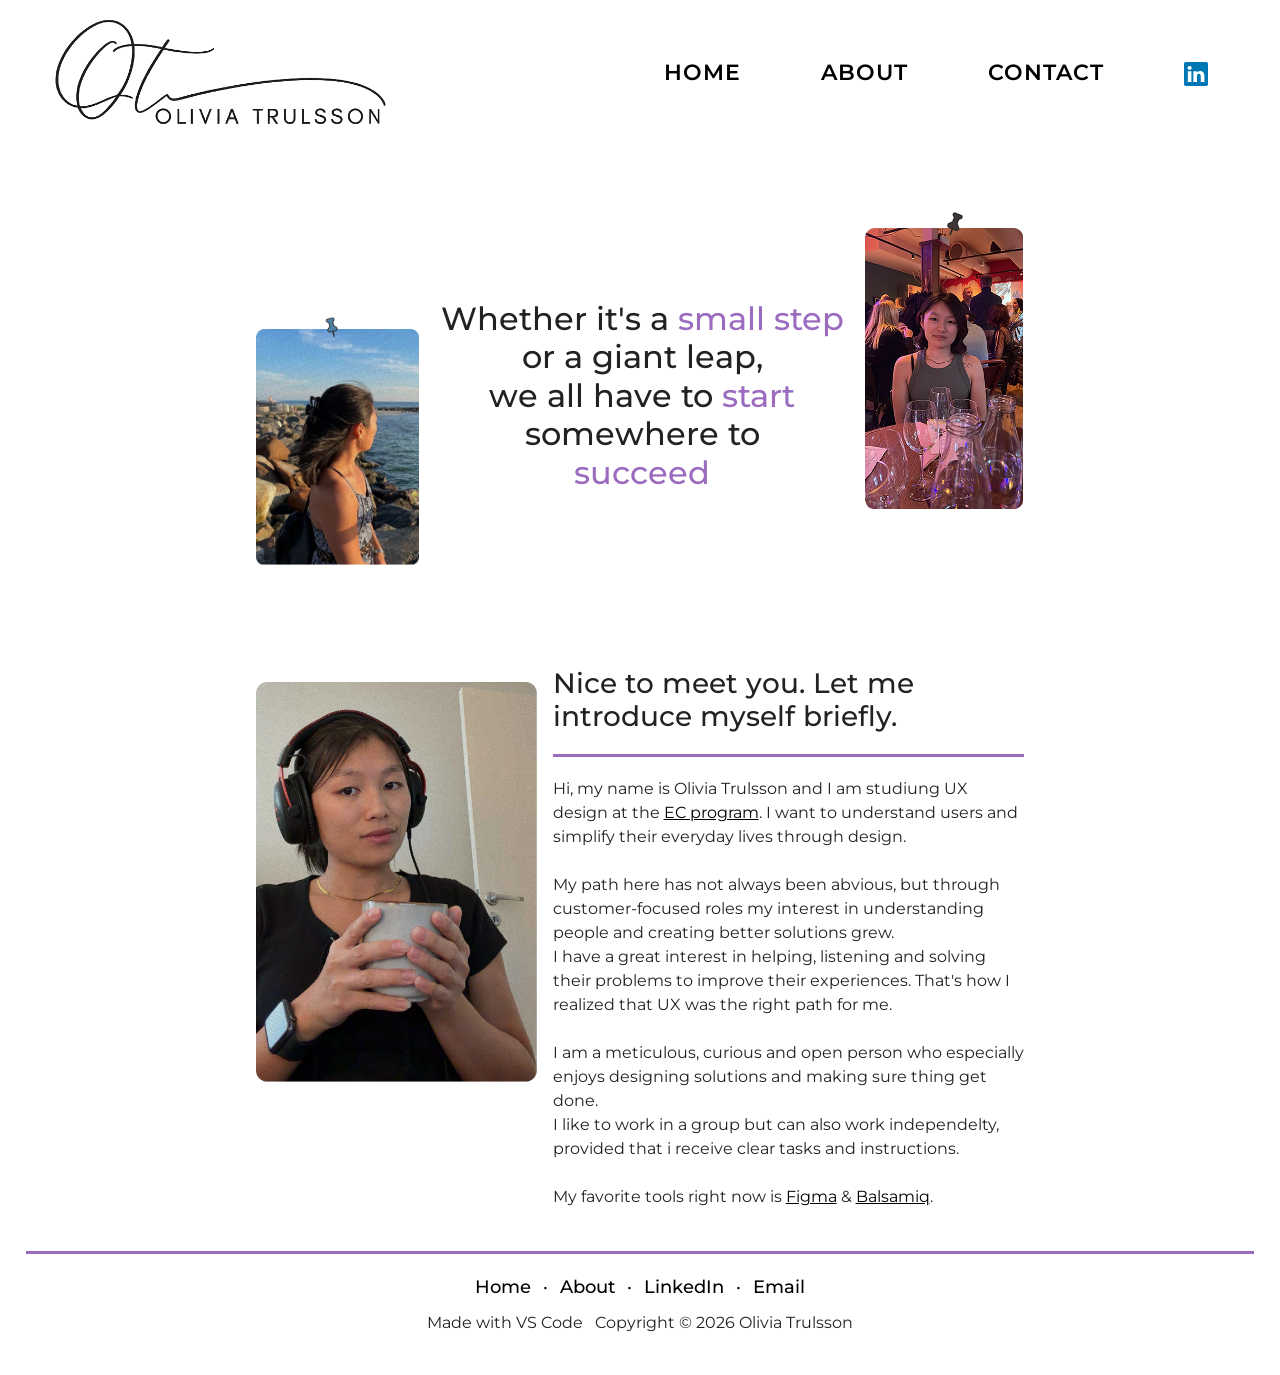
==== about/about.html @ 69d203ea "overall fix 03-10" ====
<!doctype html>
<html lang="en">
	<head>
		<meta charset="UTF-8" />
		<meta name="viewport" content="width=device-width, initial-scale=1.0" />
		<title>About</title>

		<link
			href="https://fonts.googleapis.com/css2?family=Montserrat:wght@400;500;700&display=swap"
			rel="stylesheet"
		/>

		<!-- bootstrap -->
		<link
			rel="stylesheet"
			href="https://maxcdn.bootstrapcdn.com/bootstrap/4.0.0/css/bootstrap.min.css"
			integrity="sha384-Gn5384xqQ1aoWXA+058RXPxPg6fy4IWvTNh0E263XmFcJlSAwiGgFAW/dAiS6JXm"
			crossorigin="anonymous"
		/>
		<link
			href="https://cdn.jsdelivr.net/npm/bootstrap@5.3.2/dist/css/bootstrap.min.css"
			rel="stylesheet"
		/>
		<link
			href="https://cdn.jsdelivr.net/npm/bootstrap-icons@1.11.1/font/bootstrap-icons.css"
			rel="stylesheet"
		/>

		<link rel="stylesheet" href="../style.css" />
		<link rel="stylesheet" href="../css/panels.css" />
		<link rel="stylesheet" href="../css/navbar.css" />
		<link rel="stylesheet" href="../css/footer.css" />
		<link rel="stylesheet" href="about.css" />
	</head>
	<body>
		<main>
			<section>
				<nav class="navbar navbar-expand-lg">
					<!-- Logo (always visible, not part of toggle) -->
					<a class="navbar-brand ml-5" href="../../index.html">
						<img
							src="../images/name2.png"
							alt="Logo"
							style="height: 120px; width: auto"
						/>
					</a>

					<!-- Toggler -->
					<button
						class="navbar-toggler border-0 ml-auto"
						type="button"
						data-toggle="collapse"
						data-target="#navbarSupportedContent"
						aria-controls="navbarSupportedContent"
						aria-expanded="false"
						aria-label="Toggle navigation"
					>
						<span></span>
						<span></span>
						<span></span>
					</button>

					<!-- Collapsible content -->
					<div
						class="collapse navbar-collapse"
						id="navbarSupportedContent"
						style="margin-right: 5%"
					>
						<ul class="navbar-nav ml-auto">
							<li class="nav-item active">
								<a class="nav-link" href="../index.html">
									Home <span class="sr-only">(current)</span>
								</a>
							</li>
							<li class="nav-item">
								<a class="nav-link" href="#">About</a>
							</li>
							<li class="nav-item">
								<a class="nav-link" href="../contact/contact.html">Contact</a>
							</li>
							<li class="nav-item">
								<a href="https://www.linkedin.com/in/olivia-trulsson-833b951a5/" class="nav-link linkedin-icon">
									<svg
										width="20"
										height="20"
										fill="currentColor"
										viewBox="0 0 16 16"
									>
										<path
											d="M0 1.146C0 .513.526 0 1.175 0h13.65C15.474 0 16 .513 16 1.146v13.708c0 .633-.526 1.146-1.175 1.146H1.175C.526 16 0 15.487 0 14.854V1.146zm4.943 12.248V6.169H2.542v7.225h2.401zm-1.2-8.212c.837 0 1.358-.554 1.358-1.248-.015-.709-.52-1.248-1.342-1.248-.822 0-1.359.54-1.359 1.248 0 .694.521 1.248 1.327 1.248h.016zm4.908 8.212V9.359c0-.216.016-.432.08-.586.173-.431.568-.878 1.232-.878.869 0 1.216.662 1.216 1.634v3.865h2.401V9.25c0-2.22-1.184-3.252-2.764-3.252-1.274 0-1.845.7-2.165 1.193v.025h-.016a5.54 5.54 0 0 1 .016-.025V6.169h-2.4c.03.678 0 7.225 0 7.225h2.4z"
										/>
									</svg>
								</a>
							</li>
						</ul>
					</div>
				</nav>
				<div id="about">
					<div id="aboutTop">
						<div id="aboutTopLeft">
							<div class="dummyDiv"></div>
							<div class="imgBox"><img src="../images/foto 2.png" alt="photo profile 2"/></div>
						</div>
						<div>
							<h2>
								Whether it's a <span>small step</span> or a giant leap,<br />
								we all have to <span>start</span> somewhere to<br />
								<span>succeed</span>
							</h2>
						</div>
						<div id="aboutTopRight">
							<div class="imgBox"><img src="../images/foto 1.png" alt="photo profile 1"/></div>
							<div class="dummyDiv"></div>
						</div>
					</div>
					<div id="aboutBot">
						<div id="imgBot"><img src="../images/photo 3.png" alt="photo profile 3"/></div>
						<div>
							<h3>Nice to meet you. Let me introduce myself briefly.</h3>
							<p>
								Hi, my name is Olivia Trulsson and I am studiung UX design at
								the <a href="https://ecutbildning.se/utbildningar/ux-designer/">EC program</a>. I want to understand users and simplify their
								everyday lives through design.<br /><br />
								My path here has not always been abvious, but through
								customer-focused roles my interest in understanding people and
								creating better solutions grew.<br />I have a great interest in
								helping, listening and solving their problems to improve their
								experiences. That's how I realized that UX was the right path
								for me.<br /><br />
								I am a meticulous, curious and open person who especially enjoys
								designing solutions and making sure thing get done.<br />I like
								to work in a group but can also work independelty, provided that
								i receive clear tasks and instructions.<br /><br />
								My favorite tools right now is <a href="https://www.figma.com/">Figma</a> & <a href="https://balsamiq.com/">Balsamiq</a>.
							</p>
						</div>
					</div>
				</div>
			</section>
		</main>
		<footer>
			<div class="footer-container"></div>
			<div class="footer-links">
				<a href="../../index.html">Home</a>
				<a href="../../about/about.html">About</a>
				<a href="https://www.linkedin.com/in/olivia-trulsson-833b951a5/" target="_blank">LinkedIn</a>
				<a href="mailto:oliviatrulsson@gmail.com">Email</a>
			</div>
			<div class="footer-madewith">
				<span>Made with VS Code </span>
				<span>Copyright © 2026 Olivia Trulsson</span>
			</div>
		</footer>

		<!-- bootstrap -->
		<script
			src="https://code.jquery.com/jquery-3.2.1.slim.min.js"
			integrity="sha384-KJ3o2DKtIkvYIK3UENzmM7KCkRr/rE9/Qpg6aAZGJwFDMVNA/GpGFF93hXpG5KkN"
			crossorigin="anonymous"
		></script>
		<script
			src="https://cdnjs.cloudflare.com/ajax/libs/popper.js/1.12.9/umd/popper.min.js"
			integrity="sha384-ApNbgh9B+Y1QKtv3Rn7W3mgPxhU9K/ScQsAP7hUibX39j7fakFPskvXusvfa0b4Q"
			crossorigin="anonymous"
		></script>
		<script
			src="https://maxcdn.bootstrapcdn.com/bootstrap/4.0.0/js/bootstrap.min.js"
			integrity="sha384-JZR6Spejh4U02d8jOt6vLEHfe/JQGiRRSQQxSfFWpi1MquVdAyjUar5+76PVCmYl"
			crossorigin="anonymous"
		></script>
	</body>
</html>
---- style.css ----
:root {
    --primary-purple: #9b6bc0;
    --text-dark: #222222;
    --text-light: #222222;
    --bg-white: #ffffff;
}

/* Essential for "No Scroll" behavior */
html,

body, main {
    font-family: 'Montserrat', sans-serif;
    /* display: flex;
    flex-direction: column; */
    color: var(--text-dark);
    background-color: var(--bg-white);
    overflow-x: hidden;
    margin: 0;
    padding: 0;
    overflow: hidden;
    overflow-y: auto;
    scroll-behavior: smooth;
    box-sizing: border-box;
}

/* Main header navigation */
/* Navigation */
/* nav {
    display: flex;
    justify-content: space-between;
    align-items: center;
    padding: 3vh 8%;
    flex-shrink: 0;
} */

.logo {
    display: flex;
    align-items: center;
    /* We remove the gap since there is no extra text element now */
}

.logo-img {
    height: 80px;
    /* Increased height to account for the internal padding in your image */
    width: 200px;
    /* Constraints the width so it doesn't take up too much space */
    object-fit: cover;
    /* This "zooms" into the image */
    object-position: center;
    /* Ensures the signature stays centered */
    mix-blend-mode: multiply;
    /* This removes the gray background so it blends with your white page */
    filter: contrast(1.1);
    /* Sharpens the signature text slightly */
}

.nav-links {
    display: flex;
    gap: 4rem;
    align-items: center;
}

.nav-links a {
    text-decoration: none;
    color: var(--text-dark);
    text-transform: uppercase;
    font-size: 0.8rem;
    font-weight: 600;
    letter-spacing: 1px;
}

/* Social Icon */
.linkedin-icon svg {
    fill: #0077b5;
    /* This targets the icon's shape directly */
    width: 24px;
    height: 24px;
    transition: transform 0.2s ease;
}

/* Hero Section */
/* main {
    flex: 1;
    display: flex;
    align-items: center;
    justify-content: space-between;
    padding: 0 8%;
} */

.hero-content {
    max-width: 500px;
    align-items: center;
    padding: 0 12%;
}

/* h1 {
    font-size: clamp(2rem, 5vh, 3.5rem);
    line-height: 1.1;
    margin-bottom: 1.5rem;
}

h1 span {
    color: var(--primary-purple);
} */

.hero-image-container {
    flex: 1;
    display: flex;
    flex-direction: column;
    align-items: center;
    /* Centers image and button horizontally */
    justify-content: center;
}

.hero-portrait {
    /* Adjust these values to control the size of your photo */
    max-height: 55vh;
    width: auto;
    display: block;
    margin-bottom: 20px;
}



/* End of the header */

.portfolio-text {
    text-align: center;
    padding-bottom: 4vh;
    margin-bottom: auto;
    margin-top: 3%;
    flex-shrink: 0;
    /* Remove 'cursor: pointer' so it doesn't look clickable */
    cursor: default;
}

/* Remove the hover effect if you don't want it to move when touched */
.portfolio-text:hover {
    transform: none;
}

.portfolio-text h2 {
    color: var(--primary-purple);
    font-size: 1.6rem;
    margin-bottom: 2px;
    cursor: default;
}

.portfolio-text p {
    color: var(--text-light);
    font-size: 0.9rem;
    font-size: 18px;
    font-style: normal;
    cursor: default;
}

/* cases section */

.portfolio-container {
  display: flex;
  flex-direction: column;
  gap: 20px;
  padding: 40px;
}

.project-card {
  display: flex;
  align-items: center;
  text-decoration: none;
  color: #333;
  background-color: #f4f4f9; /* Match your background colors */
  overflow: hidden;
  height: 250px; /* The "Closed" height */
  transition: all 0.5s cubic-bezier(0.25, 1, 0.5, 1); /* Smooth expansion */
  border-radius: 8px;
}

/* The Expansion Effect */
.project-card:hover {
  height: 500px; /* The "Open" height - adjust to show full image */
  box-shadow: 0 20px-40px rgba(0,0,0,0.1);
  transform: translateY(-5px);
}

.image-box {
  flex: 1;
  height: 100%;
}

.image-box img {
  width: 100%;
  height: 100%;
  object-fit: cover; /* Keeps image looking good while scaling */
}

.content-box {
  flex: 1;
  padding: 40px;
  text-align: center;
}

/* End of cases section */

/* Footer Section */
---- css/panels.css ----
.panel {
	position: relative;
	width: 100%;
	height: 100dvh;

    display: flex;
    flex-direction: column;
}

@media (max-width: 768px) {
    /* Override the fixed panel height only on mobile */
    .panel {
        height: auto; 
        min-height: 100vh; /* Optional: ensures it's at least full screen */
    }
}
---- css/navbar.css ----
.navbar {
    font-size: 1.4rem;
    text-transform: uppercase;
    font-weight: 600;
    letter-spacing: 1px;
}

.navbar-nav .nav-item {
    margin-left: 4rem;
}

/* Define the shape and color of the hamburger lines */
.navbar-toggler span {
    display: block;
    background-color: black;
    height: 3px;
    width: 25px;
    margin-top: 5px;
    margin-bottom: 5px;
    position: relative;
    left: 0;
    opacity: 1;
    transition: all 0.35s ease-out;
    transform-origin: center left;
}


/* top line needs a little padding */
.navbar-toggler span:nth-child(1) {
    margin-top: 0.3em;
}

/**
 * Animate collapse into X.
 */

/* top line rotates 45 degrees clockwise and moves up and in a bit to close the center of the X in the center of the button */
.navbar-toggler:not(.collapsed) span:nth-child(1) {
    transform: translate(15%, -33%) rotate(45deg);
}
/* center line goes transparent */
.navbar-toggler:not(.collapsed) span:nth-child(2) {
    opacity: 0;
}
/* bottom line rotates 45 degrees counter clockwise, in, and down a bit to close the center of the X in the center of the button  */
.navbar-toggler:not(.collapsed) span:nth-child(3) {
    transform: translate(15%, 33%) rotate(-45deg) ;
}


/**
 * Animate collapse open into hamburger menu
 */

/* top line moves back to initial position and rotates back to 0 degrees */
.navbar-toggler span:nth-child(1) {
    transform: translate(0%, 0%) rotate(0deg) ;
}
/* middle line goes back to regular color and opacity */
.navbar-toggler span:nth-child(2) {
    opacity: 1;
}
/* bottom line goes back to initial position and rotates back to 0 degrees */
.navbar-toggler span:nth-child(3) {
    transform: translate(0%, 0%) rotate(0deg) ;
}


.navbar-nav .nav-link {
    color: black;
}

.dropdown-toggle:after {
    border-top: 1px solid;
    border-right: .3em solid transparent;
    border-bottom: 0;
    border-left: .3em solid transparent;
}

a:hover {
    color: #493826;
    text-decoration: none;
    transition: .3s;
}
---- css/footer.css ----
footer {
	margin-left: 2%;
	margin-right: 2%;

    margin-bottom: 40px;

	margin-top: 2%;
	border-top: 3px solid var(--primary-purple);
}

.footer-container {
	display: flex;
	flex-direction: row;
	justify-content: center;
	width: 100%;
	/* align-items: stretch; */

	/* margin-top: 30px; */
	margin-left: 5%;
	margin-right: 5%;
}

.footer-right-box {
	display: flex;
	flex-direction: column;
	/* justify-content: center; */
	align-items: center;
    margin-top: 50px;

	/* display: flex;
    flex-direction: column;
    justify-content: space-between; */
}

.footer-left, .footer-dummy-right {
    flex: 1;
}

.footer-left {
    display: flex;
    justify-content: space-between;
}

.footer-avatar {
    width: 250px;
    height: 317px;
}

.footer-text {
	display: flex;
	flex-direction: column;
	justify-content: center;
	/* align-items: center; */

	text-align: center;
}

.contact-button {
    margin-top: 20px;
	width: 300px;
	height: 50px;
	color: white;
	background-color: var(--primary-purple);
	border-radius: 10px;
	font-weight: medium;
	text-decoration: none;
}

.footer-links {
	display: flex;
	justify-content: center;
	gap: 12px;

    margin-top: 20px;
}

.footer-links a {
	text-decoration: none;
    color: black;
    font-size: 18px;
    font-weight: 500;
}

/* Add dot between links */
.footer-links a:not(:last-child)::after {
	content: "·";
	margin-left: 12px;
}

.footer-madewith {
    display: flex;
	justify-content: center;
	gap: 12px;

    margin-top: 10px;
}
---- about/about.css ----
#about {
    margin-top: 5%;
    /* margin-left: 5%;
    margin-right: 5%; */
    padding-left: 20%;
    padding-right: 20%;
}

#about a {
    color: black;
}

#aboutTop {
    display: flex;
    align-items: center;
    justify-content: center;
    gap: 2%;
}

#aboutTopLeft {
    display: flex;
    flex-direction: column;
}

#aboutTopLeft img {
    height: 250px;
}

.dummyDiv {
    display: block;
    /* height: 20px; */
    min-height: 80px;
    width: 100%;
    flex: 1 0 0;
}

.imgBox {
    flex: 2 0 0;
}

h2 {
    text-align: center;
}

h2 span {
    color: var(--primary-purple);
}


#aboutBot {
    display: flex;
    gap: 2%;
    margin-top: 10%;
}

#aboutBot h3 {
    padding-bottom: 20px;
    border-bottom: 3px solid var(--primary-purple);
}

#aboutBot p {
    margin-top: 20px;
}

#imgBot {
    margin-top: 2%;
    margin-bottom: 2%;
}

#imgBot img {
    height: 400px;
}
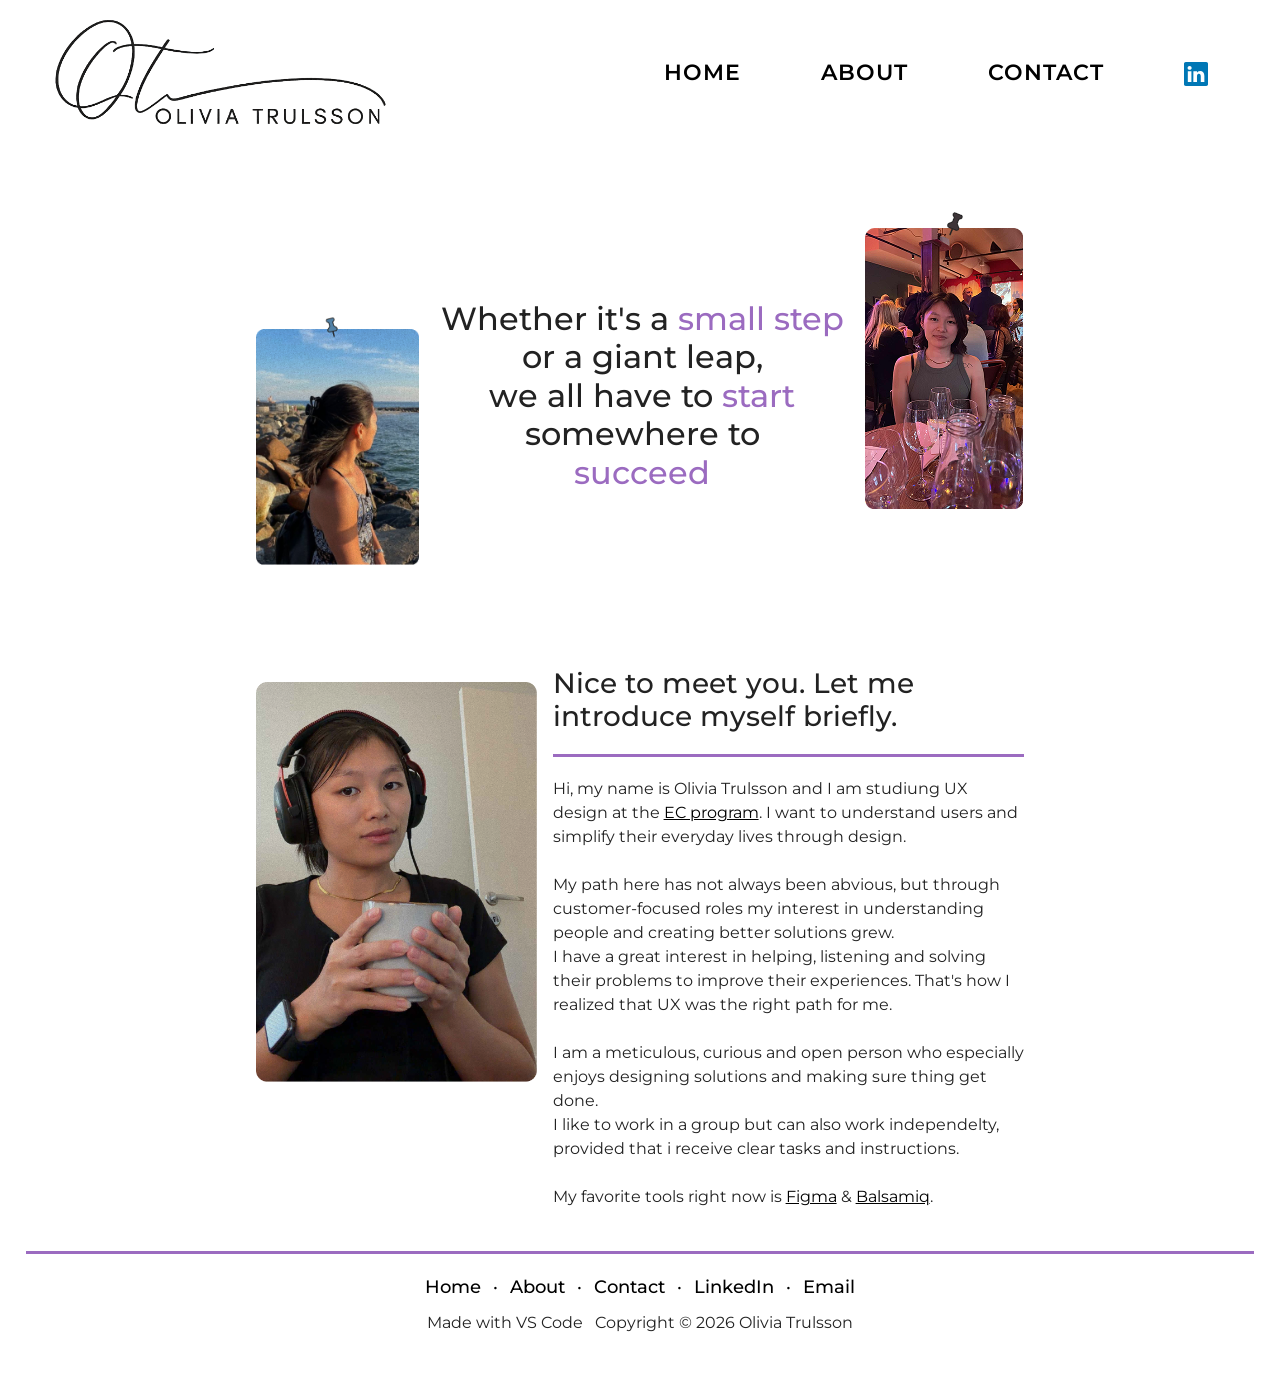
==== commit b17382bc: "footer fix" ====
--- a/about/about.html
+++ b/about/about.html
@@ -1,172 +1,191 @@
 <!doctype html>
 <html lang="en">
-	<head>
-		<meta charset="UTF-8" />
-		<meta name="viewport" content="width=device-width, initial-scale=1.0" />
-		<title>About</title>
+  <head>
+    <meta charset="UTF-8" />
+    <meta name="viewport" content="width=device-width, initial-scale=1.0" />
+    <title>About</title>
 
-		<link
-			href="https://fonts.googleapis.com/css2?family=Montserrat:wght@400;500;700&display=swap"
-			rel="stylesheet"
-		/>
+    <link
+      href="https://fonts.googleapis.com/css2?family=Montserrat:wght@400;500;700&display=swap"
+      rel="stylesheet"
+    />
 
-		<!-- bootstrap -->
-		<link
-			rel="stylesheet"
-			href="https://maxcdn.bootstrapcdn.com/bootstrap/4.0.0/css/bootstrap.min.css"
-			integrity="sha384-Gn5384xqQ1aoWXA+058RXPxPg6fy4IWvTNh0E263XmFcJlSAwiGgFAW/dAiS6JXm"
-			crossorigin="anonymous"
-		/>
-		<link
-			href="https://cdn.jsdelivr.net/npm/bootstrap@5.3.2/dist/css/bootstrap.min.css"
-			rel="stylesheet"
-		/>
-		<link
-			href="https://cdn.jsdelivr.net/npm/bootstrap-icons@1.11.1/font/bootstrap-icons.css"
-			rel="stylesheet"
-		/>
+    <!-- bootstrap -->
+    <link
+      rel="stylesheet"
+      href="https://maxcdn.bootstrapcdn.com/bootstrap/4.0.0/css/bootstrap.min.css"
+      integrity="sha384-Gn5384xqQ1aoWXA+058RXPxPg6fy4IWvTNh0E263XmFcJlSAwiGgFAW/dAiS6JXm"
+      crossorigin="anonymous"
+    />
+    <link
+      href="https://cdn.jsdelivr.net/npm/bootstrap@5.3.2/dist/css/bootstrap.min.css"
+      rel="stylesheet"
+    />
+    <link
+      href="https://cdn.jsdelivr.net/npm/bootstrap-icons@1.11.1/font/bootstrap-icons.css"
+      rel="stylesheet"
+    />
 
-		<link rel="stylesheet" href="../style.css" />
-		<link rel="stylesheet" href="../css/panels.css" />
-		<link rel="stylesheet" href="../css/navbar.css" />
-		<link rel="stylesheet" href="../css/footer.css" />
-		<link rel="stylesheet" href="about.css" />
-	</head>
-	<body>
-		<main>
-			<section>
-				<nav class="navbar navbar-expand-lg">
-					<!-- Logo (always visible, not part of toggle) -->
-					<a class="navbar-brand ml-5" href="../../index.html">
-						<img
-							src="../images/name2.png"
-							alt="Logo"
-							style="height: 120px; width: auto"
-						/>
-					</a>
+    <link rel="stylesheet" href="../style.css" />
+    <link rel="stylesheet" href="../css/panels.css" />
+    <link rel="stylesheet" href="../css/navbar.css" />
+    <link rel="stylesheet" href="../css/footer.css" />
+    <link rel="stylesheet" href="about.css" />
+	<link rel="icon" type="image/png" href="images/sushibit.png" />
+  </head>
+  <body>
+    <main>
+      <section>
+        <nav class="navbar navbar-expand-lg">
+          <!-- Logo (always visible, not part of toggle) -->
+          <a class="navbar-brand ml-5" href="../../index.html">
+            <img
+              src="../images/name2.png"
+              alt="Logo"
+              style="height: 120px; width: auto"
+            />
+          </a>
 
-					<!-- Toggler -->
-					<button
-						class="navbar-toggler border-0 ml-auto"
-						type="button"
-						data-toggle="collapse"
-						data-target="#navbarSupportedContent"
-						aria-controls="navbarSupportedContent"
-						aria-expanded="false"
-						aria-label="Toggle navigation"
-					>
-						<span></span>
-						<span></span>
-						<span></span>
-					</button>
+          <!-- Toggler -->
+          <button
+            class="navbar-toggler border-0 ml-auto"
+            type="button"
+            data-toggle="collapse"
+            data-target="#navbarSupportedContent"
+            aria-controls="navbarSupportedContent"
+            aria-expanded="false"
+            aria-label="Toggle navigation"
+          >
+            <span></span>
+            <span></span>
+            <span></span>
+          </button>
 
-					<!-- Collapsible content -->
-					<div
-						class="collapse navbar-collapse"
-						id="navbarSupportedContent"
-						style="margin-right: 5%"
-					>
-						<ul class="navbar-nav ml-auto">
-							<li class="nav-item active">
-								<a class="nav-link" href="../index.html">
-									Home <span class="sr-only">(current)</span>
-								</a>
-							</li>
-							<li class="nav-item">
-								<a class="nav-link" href="#">About</a>
-							</li>
-							<li class="nav-item">
-								<a class="nav-link" href="../contact/contact.html">Contact</a>
-							</li>
-							<li class="nav-item">
-								<a href="https://www.linkedin.com/in/olivia-trulsson-833b951a5/" class="nav-link linkedin-icon">
-									<svg
-										width="20"
-										height="20"
-										fill="currentColor"
-										viewBox="0 0 16 16"
-									>
-										<path
-											d="M0 1.146C0 .513.526 0 1.175 0h13.65C15.474 0 16 .513 16 1.146v13.708c0 .633-.526 1.146-1.175 1.146H1.175C.526 16 0 15.487 0 14.854V1.146zm4.943 12.248V6.169H2.542v7.225h2.401zm-1.2-8.212c.837 0 1.358-.554 1.358-1.248-.015-.709-.52-1.248-1.342-1.248-.822 0-1.359.54-1.359 1.248 0 .694.521 1.248 1.327 1.248h.016zm4.908 8.212V9.359c0-.216.016-.432.08-.586.173-.431.568-.878 1.232-.878.869 0 1.216.662 1.216 1.634v3.865h2.401V9.25c0-2.22-1.184-3.252-2.764-3.252-1.274 0-1.845.7-2.165 1.193v.025h-.016a5.54 5.54 0 0 1 .016-.025V6.169h-2.4c.03.678 0 7.225 0 7.225h2.4z"
-										/>
-									</svg>
-								</a>
-							</li>
-						</ul>
-					</div>
-				</nav>
-				<div id="about">
-					<div id="aboutTop">
-						<div id="aboutTopLeft">
-							<div class="dummyDiv"></div>
-							<div class="imgBox"><img src="../images/foto 2.png" alt="photo profile 2"/></div>
-						</div>
-						<div>
-							<h2>
-								Whether it's a <span>small step</span> or a giant leap,<br />
-								we all have to <span>start</span> somewhere to<br />
-								<span>succeed</span>
-							</h2>
-						</div>
-						<div id="aboutTopRight">
-							<div class="imgBox"><img src="../images/foto 1.png" alt="photo profile 1"/></div>
-							<div class="dummyDiv"></div>
-						</div>
-					</div>
-					<div id="aboutBot">
-						<div id="imgBot"><img src="../images/photo 3.png" alt="photo profile 3"/></div>
-						<div>
-							<h3>Nice to meet you. Let me introduce myself briefly.</h3>
-							<p>
-								Hi, my name is Olivia Trulsson and I am studiung UX design at
-								the <a href="https://ecutbildning.se/utbildningar/ux-designer/">EC program</a>. I want to understand users and simplify their
-								everyday lives through design.<br /><br />
-								My path here has not always been abvious, but through
-								customer-focused roles my interest in understanding people and
-								creating better solutions grew.<br />I have a great interest in
-								helping, listening and solving their problems to improve their
-								experiences. That's how I realized that UX was the right path
-								for me.<br /><br />
-								I am a meticulous, curious and open person who especially enjoys
-								designing solutions and making sure thing get done.<br />I like
-								to work in a group but can also work independelty, provided that
-								i receive clear tasks and instructions.<br /><br />
-								My favorite tools right now is <a href="https://www.figma.com/">Figma</a> & <a href="https://balsamiq.com/">Balsamiq</a>.
-							</p>
-						</div>
-					</div>
-				</div>
-			</section>
-		</main>
-		<footer>
-			<div class="footer-container"></div>
-			<div class="footer-links">
-				<a href="../../index.html">Home</a>
-				<a href="../../about/about.html">About</a>
-				<a href="https://www.linkedin.com/in/olivia-trulsson-833b951a5/" target="_blank">LinkedIn</a>
-				<a href="mailto:oliviatrulsson@gmail.com">Email</a>
-			</div>
-			<div class="footer-madewith">
-				<span>Made with VS Code </span>
-				<span>Copyright © 2026 Olivia Trulsson</span>
-			</div>
-		</footer>
+          <!-- Collapsible content -->
+          <div
+            class="collapse navbar-collapse"
+            id="navbarSupportedContent"
+            style="margin-right: 5%"
+          >
+            <ul class="navbar-nav ml-auto">
+              <li class="nav-item active">
+                <a class="nav-link" href="../index.html">
+                  Home <span class="sr-only">(current)</span>
+                </a>
+              </li>
+              <li class="nav-item">
+                <a class="nav-link" href="#">About</a>
+              </li>
+              <li class="nav-item">
+                <a class="nav-link" href="../contact/contact.html">Contact</a>
+              </li>
+              <li class="nav-item">
+                <a
+                  href="https://www.linkedin.com/in/olivia-trulsson-833b951a5/"
+                  class="nav-link linkedin-icon"
+                >
+                  <svg
+                    width="20"
+                    height="20"
+                    fill="currentColor"
+                    viewBox="0 0 16 16"
+                  >
+                    <path
+                      d="M0 1.146C0 .513.526 0 1.175 0h13.65C15.474 0 16 .513 16 1.146v13.708c0 .633-.526 1.146-1.175 1.146H1.175C.526 16 0 15.487 0 14.854V1.146zm4.943 12.248V6.169H2.542v7.225h2.401zm-1.2-8.212c.837 0 1.358-.554 1.358-1.248-.015-.709-.52-1.248-1.342-1.248-.822 0-1.359.54-1.359 1.248 0 .694.521 1.248 1.327 1.248h.016zm4.908 8.212V9.359c0-.216.016-.432.08-.586.173-.431.568-.878 1.232-.878.869 0 1.216.662 1.216 1.634v3.865h2.401V9.25c0-2.22-1.184-3.252-2.764-3.252-1.274 0-1.845.7-2.165 1.193v.025h-.016a5.54 5.54 0 0 1 .016-.025V6.169h-2.4c.03.678 0 7.225 0 7.225h2.4z"
+                    />
+                  </svg>
+                </a>
+              </li>
+            </ul>
+          </div>
+        </nav>
+        <div id="about">
+          <div id="aboutTop">
+            <div id="aboutTopLeft">
+              <div class="dummyDiv"></div>
+              <div class="imgBox">
+                <img src="../images/foto 2.png" alt="photo profile 2" />
+              </div>
+            </div>
+            <div>
+              <h2>
+                Whether it's a <span>small step</span> or a giant leap,<br />
+                we all have to <span>start</span> somewhere to<br />
+                <span>succeed</span>
+              </h2>
+            </div>
+            <div id="aboutTopRight">
+              <div class="imgBox">
+                <img src="../images/foto 1.png" alt="photo profile 1" />
+              </div>
+              <div class="dummyDiv"></div>
+            </div>
+          </div>
+          <div id="aboutBot">
+            <div id="imgBot">
+              <img src="../images/photo 3.png" alt="photo profile 3" />
+            </div>
+            <div>
+              <h3>Nice to meet you. Let me introduce myself briefly.</h3>
+              <p>
+                Hi, my name is Olivia Trulsson and I am studiung UX design at
+                the
+                <a href="https://ecutbildning.se/utbildningar/ux-designer/"
+                  >EC program</a
+                >. I want to understand users and simplify their everyday lives
+                through design.<br /><br />
+                My path here has not always been abvious, but through
+                customer-focused roles my interest in understanding people and
+                creating better solutions grew.<br />I have a great interest in
+                helping, listening and solving their problems to improve their
+                experiences. That's how I realized that UX was the right path
+                for me.<br /><br />
+                I am a meticulous, curious and open person who especially enjoys
+                designing solutions and making sure thing get done.<br />I like
+                to work in a group but can also work independelty, provided that
+                i receive clear tasks and instructions.<br /><br />
+                My favorite tools right now is
+                <a href="https://www.figma.com/">Figma</a> &
+                <a href="https://balsamiq.com/">Balsamiq</a>.
+              </p>
+            </div>
+          </div>
+        </div>
+      </section>
+    </main>
+    <footer>
+      <div class="footer-links">
+        <a href="../../index.html">Home</a>
+        <a href="../../about/about.html">About</a>
+        <a href="../../contact/contact.html">Contact</a>
+        <a
+          href="https://www.linkedin.com/in/olivia-trulsson-833b951a5/"
+          target="_blank"
+          >LinkedIn</a
+        >
+        <a href="mailto:oliviatrulsson@gmail.com">Email</a>
+      </div>
+      <div class="footer-madewith">
+        <span>Made with VS Code</span>
+        <span>Copyright © 2026 Olivia Trulsson</span>
+      </div>
+    </footer>
 
-		<!-- bootstrap -->
-		<script
-			src="https://code.jquery.com/jquery-3.2.1.slim.min.js"
-			integrity="sha384-KJ3o2DKtIkvYIK3UENzmM7KCkRr/rE9/Qpg6aAZGJwFDMVNA/GpGFF93hXpG5KkN"
-			crossorigin="anonymous"
-		></script>
-		<script
-			src="https://cdnjs.cloudflare.com/ajax/libs/popper.js/1.12.9/umd/popper.min.js"
-			integrity="sha384-ApNbgh9B+Y1QKtv3Rn7W3mgPxhU9K/ScQsAP7hUibX39j7fakFPskvXusvfa0b4Q"
-			crossorigin="anonymous"
-		></script>
-		<script
-			src="https://maxcdn.bootstrapcdn.com/bootstrap/4.0.0/js/bootstrap.min.js"
-			integrity="sha384-JZR6Spejh4U02d8jOt6vLEHfe/JQGiRRSQQxSfFWpi1MquVdAyjUar5+76PVCmYl"
-			crossorigin="anonymous"
-		></script>
-	</body>
+    <!-- bootstrap -->
+    <script
+      src="https://code.jquery.com/jquery-3.2.1.slim.min.js"
+      integrity="sha384-KJ3o2DKtIkvYIK3UENzmM7KCkRr/rE9/Qpg6aAZGJwFDMVNA/GpGFF93hXpG5KkN"
+      crossorigin="anonymous"
+    ></script>
+    <script
+      src="https://cdnjs.cloudflare.com/ajax/libs/popper.js/1.12.9/umd/popper.min.js"
+      integrity="sha384-ApNbgh9B+Y1QKtv3Rn7W3mgPxhU9K/ScQsAP7hUibX39j7fakFPskvXusvfa0b4Q"
+      crossorigin="anonymous"
+    ></script>
+    <script
+      src="https://maxcdn.bootstrapcdn.com/bootstrap/4.0.0/js/bootstrap.min.js"
+      integrity="sha384-JZR6Spejh4U02d8jOt6vLEHfe/JQGiRRSQQxSfFWpi1MquVdAyjUar5+76PVCmYl"
+      crossorigin="anonymous"
+    ></script>
+  </body>
 </html>
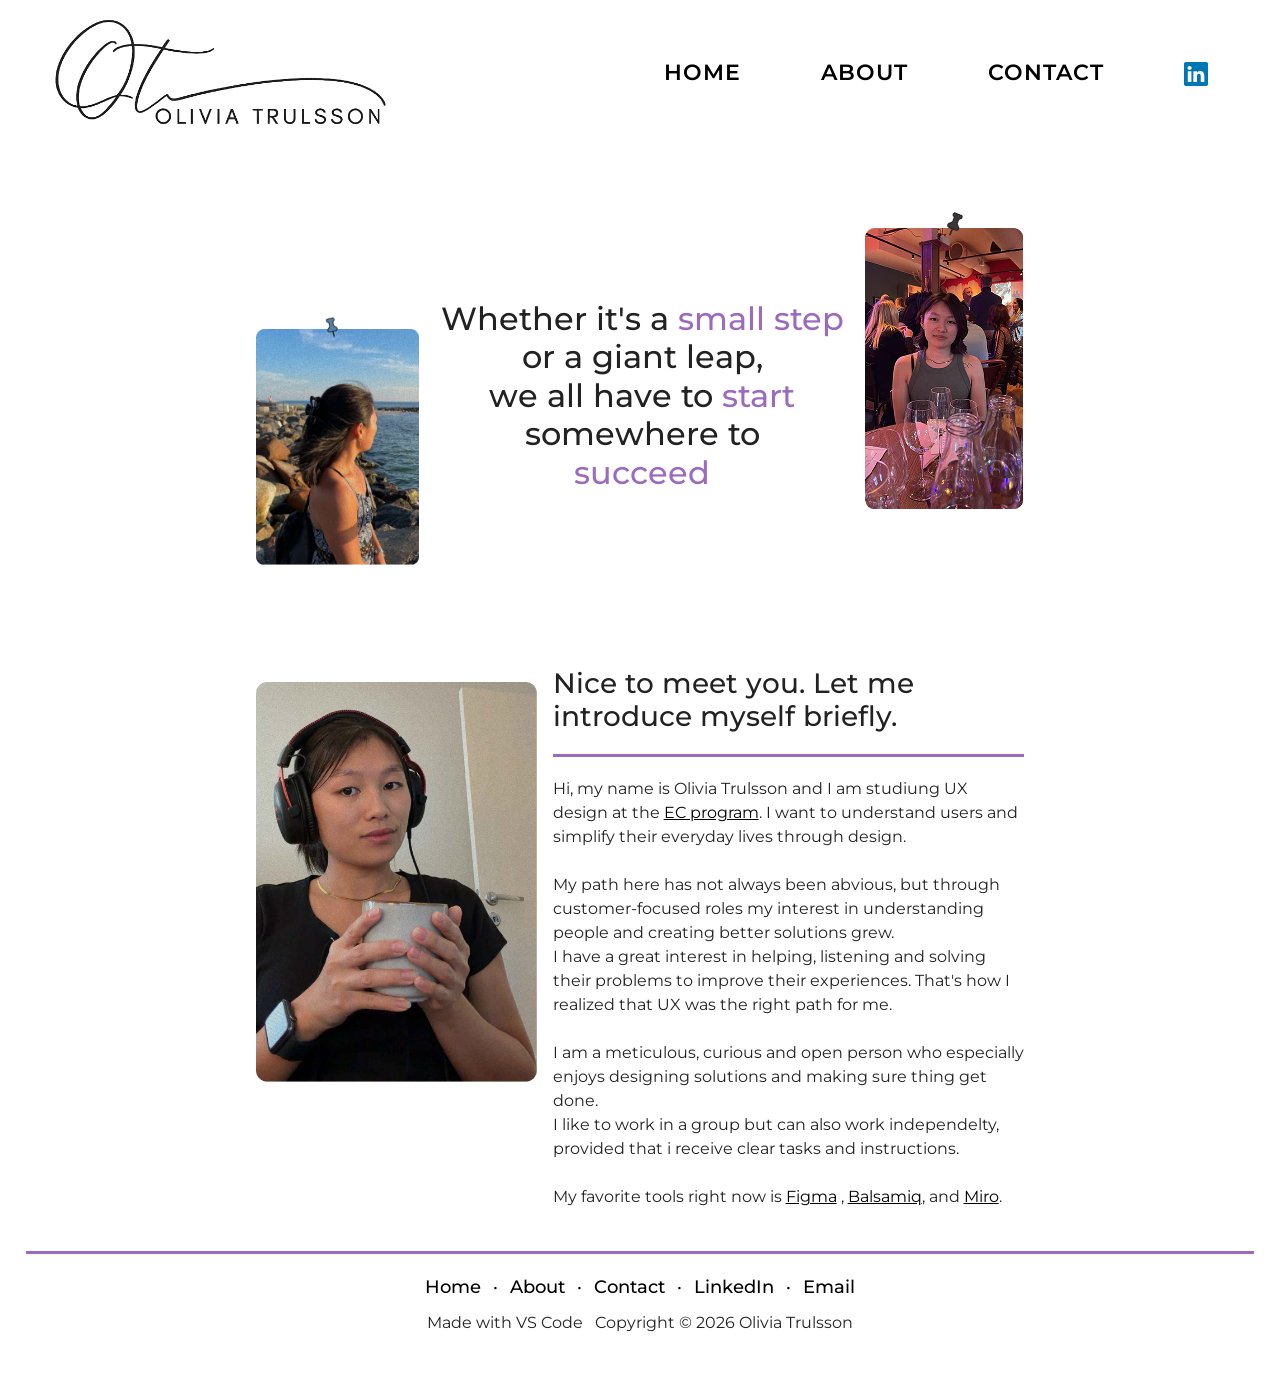
==== commit 5d5ab4fc: "fixed about page" ====
--- a/about/about.html
+++ b/about/about.html
@@ -31,14 +31,14 @@
     <link rel="stylesheet" href="../css/navbar.css" />
     <link rel="stylesheet" href="../css/footer.css" />
     <link rel="stylesheet" href="about.css" />
-	<link rel="icon" type="image/png" href="images/sushibit.png" />
+	<link rel="icon" type="image/png" href="../images/sushibit.png" />
   </head>
   <body>
     <main>
       <section>
         <nav class="navbar navbar-expand-lg">
           <!-- Logo (always visible, not part of toggle) -->
-          <a class="navbar-brand ml-5" href="../../index.html">
+          <a class="navbar-brand ml-5" href="../index.html">
             <img
               src="../images/name2.png"
               alt="Logo"
@@ -82,6 +82,7 @@
               <li class="nav-item">
                 <a
                   href="https://www.linkedin.com/in/olivia-trulsson-833b951a5/"
+                  target="_blank"
                   class="nav-link linkedin-icon"
                 >
                   <svg
@@ -145,8 +146,10 @@
                 to work in a group but can also work independelty, provided that
                 i receive clear tasks and instructions.<br /><br />
                 My favorite tools right now is
-                <a href="https://www.figma.com/">Figma</a> &
-                <a href="https://balsamiq.com/">Balsamiq</a>.
+                <a href="https://www.figma.com/"
+                target="_blank">Figma</a> ,
+                <a href="https://balsamiq.com/" target="_blank">Balsamiq</a>, and
+                <a href="https://miro.com/app/dashboard/" target="_blank">Miro</a>.
               </p>
             </div>
           </div>
@@ -155,9 +158,9 @@
     </main>
     <footer>
       <div class="footer-links">
-        <a href="../../index.html">Home</a>
-        <a href="../../about/about.html">About</a>
-        <a href="../../contact/contact.html">Contact</a>
+        <a href="../index.html">Home</a>
+        <a href="about.html">About</a>
+        <a href="../contact/contact.html">Contact</a>
         <a
           href="https://www.linkedin.com/in/olivia-trulsson-833b951a5/"
           target="_blank"
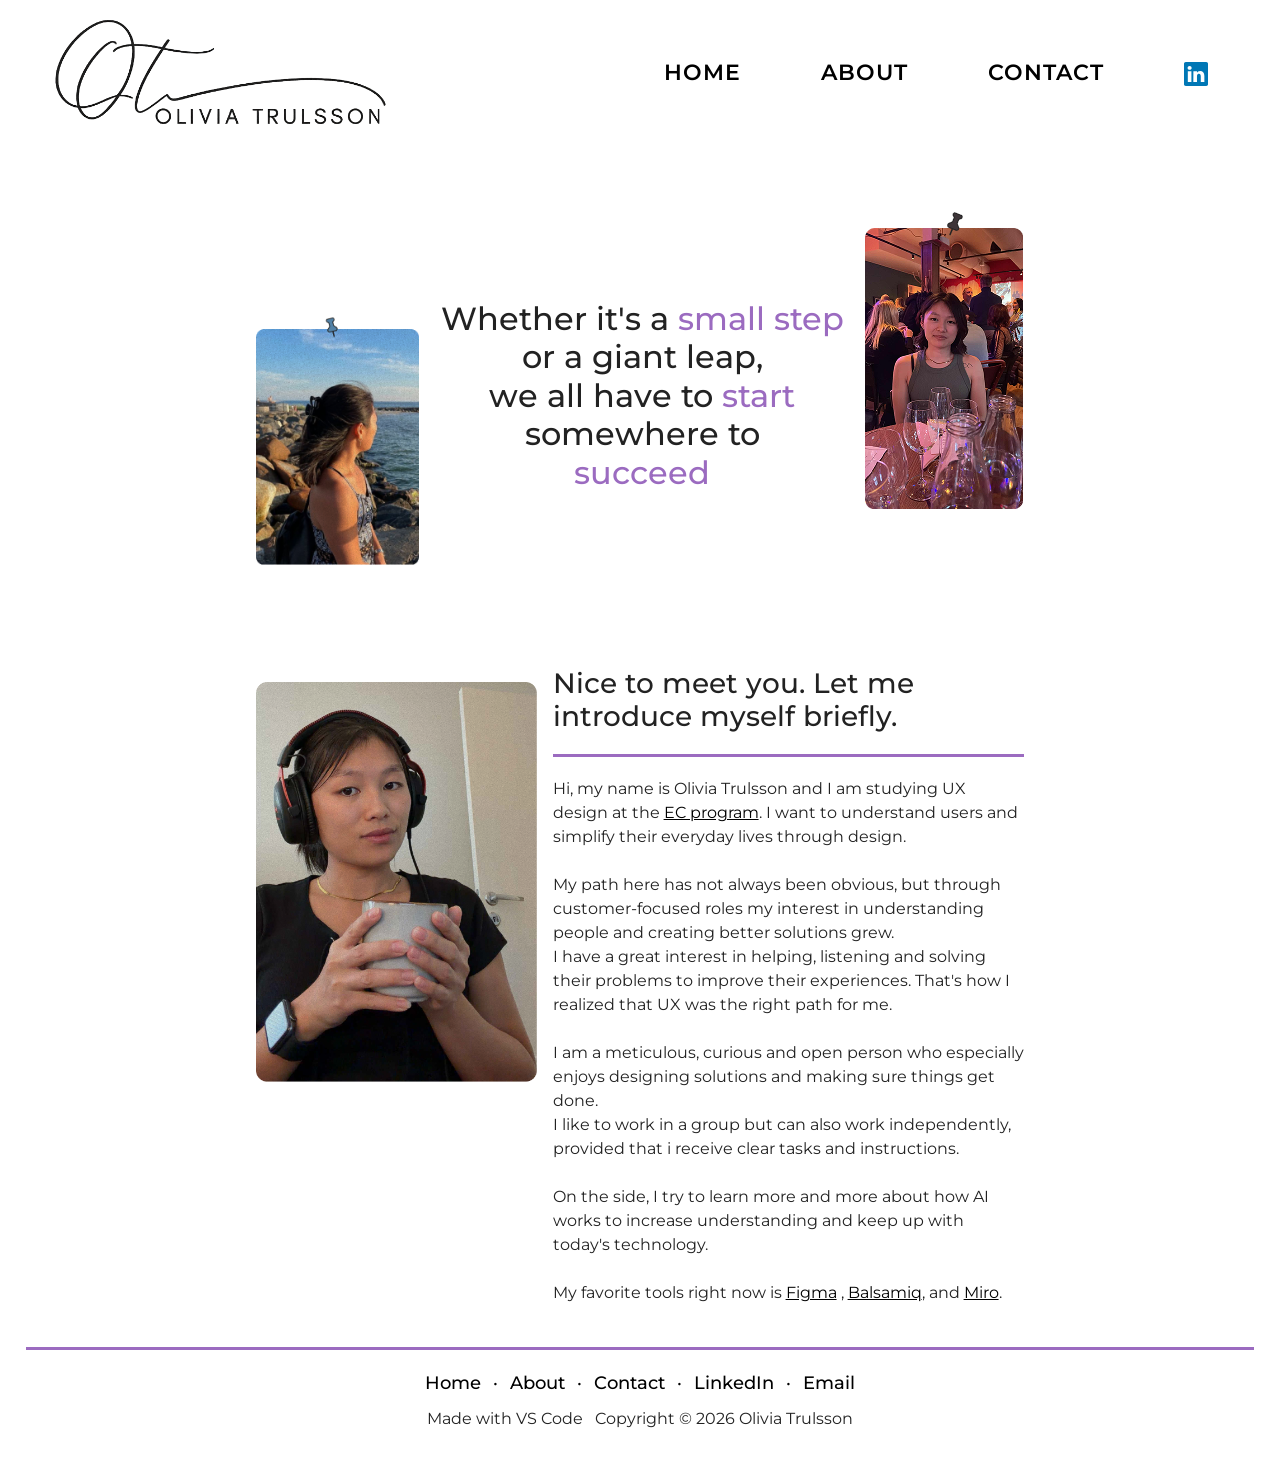
==== commit 6756895a: "text fix" ====
--- a/about/about.html
+++ b/about/about.html
@@ -31,7 +31,7 @@
     <link rel="stylesheet" href="../css/navbar.css" />
     <link rel="stylesheet" href="../css/footer.css" />
     <link rel="stylesheet" href="about.css" />
-	<link rel="icon" type="image/png" href="../images/sushibit.png" />
+    <link rel="icon" type="image/png" href="../images/sushibit.png" />
   </head>
   <body>
     <main>
@@ -129,27 +129,32 @@
             <div>
               <h3>Nice to meet you. Let me introduce myself briefly.</h3>
               <p>
-                Hi, my name is Olivia Trulsson and I am studiung UX design at
+                Hi, my name is Olivia Trulsson and I am studying UX design at
                 the
                 <a href="https://ecutbildning.se/utbildningar/ux-designer/"
                   >EC program</a
                 >. I want to understand users and simplify their everyday lives
                 through design.<br /><br />
-                My path here has not always been abvious, but through
+                My path here has not always been obvious, but through
                 customer-focused roles my interest in understanding people and
                 creating better solutions grew.<br />I have a great interest in
                 helping, listening and solving their problems to improve their
                 experiences. That's how I realized that UX was the right path
                 for me.<br /><br />
                 I am a meticulous, curious and open person who especially enjoys
-                designing solutions and making sure thing get done.<br />I like
-                to work in a group but can also work independelty, provided that
-                i receive clear tasks and instructions.<br /><br />
+                designing solutions and making sure things get done.<br />I like
+                to work in a group but can also work independently, provided that
+                i receive clear tasks and instructions.<br /> <br />
+                On the side, I try to learn more and more about how AI works to
+                increase understanding and keep up with today's technology.
+                <br /> <br />
                 My favorite tools right now is
-                <a href="https://www.figma.com/"
-                target="_blank">Figma</a> ,
-                <a href="https://balsamiq.com/" target="_blank">Balsamiq</a>, and
-                <a href="https://miro.com/app/dashboard/" target="_blank">Miro</a>.
+                <a href="https://www.figma.com/" target="_blank">Figma</a> ,
+                <a href="https://balsamiq.com/" target="_blank">Balsamiq</a>,
+                and
+                <a href="https://miro.com/app/dashboard/" target="_blank"
+                  >Miro</a
+                >.
               </p>
             </div>
           </div>
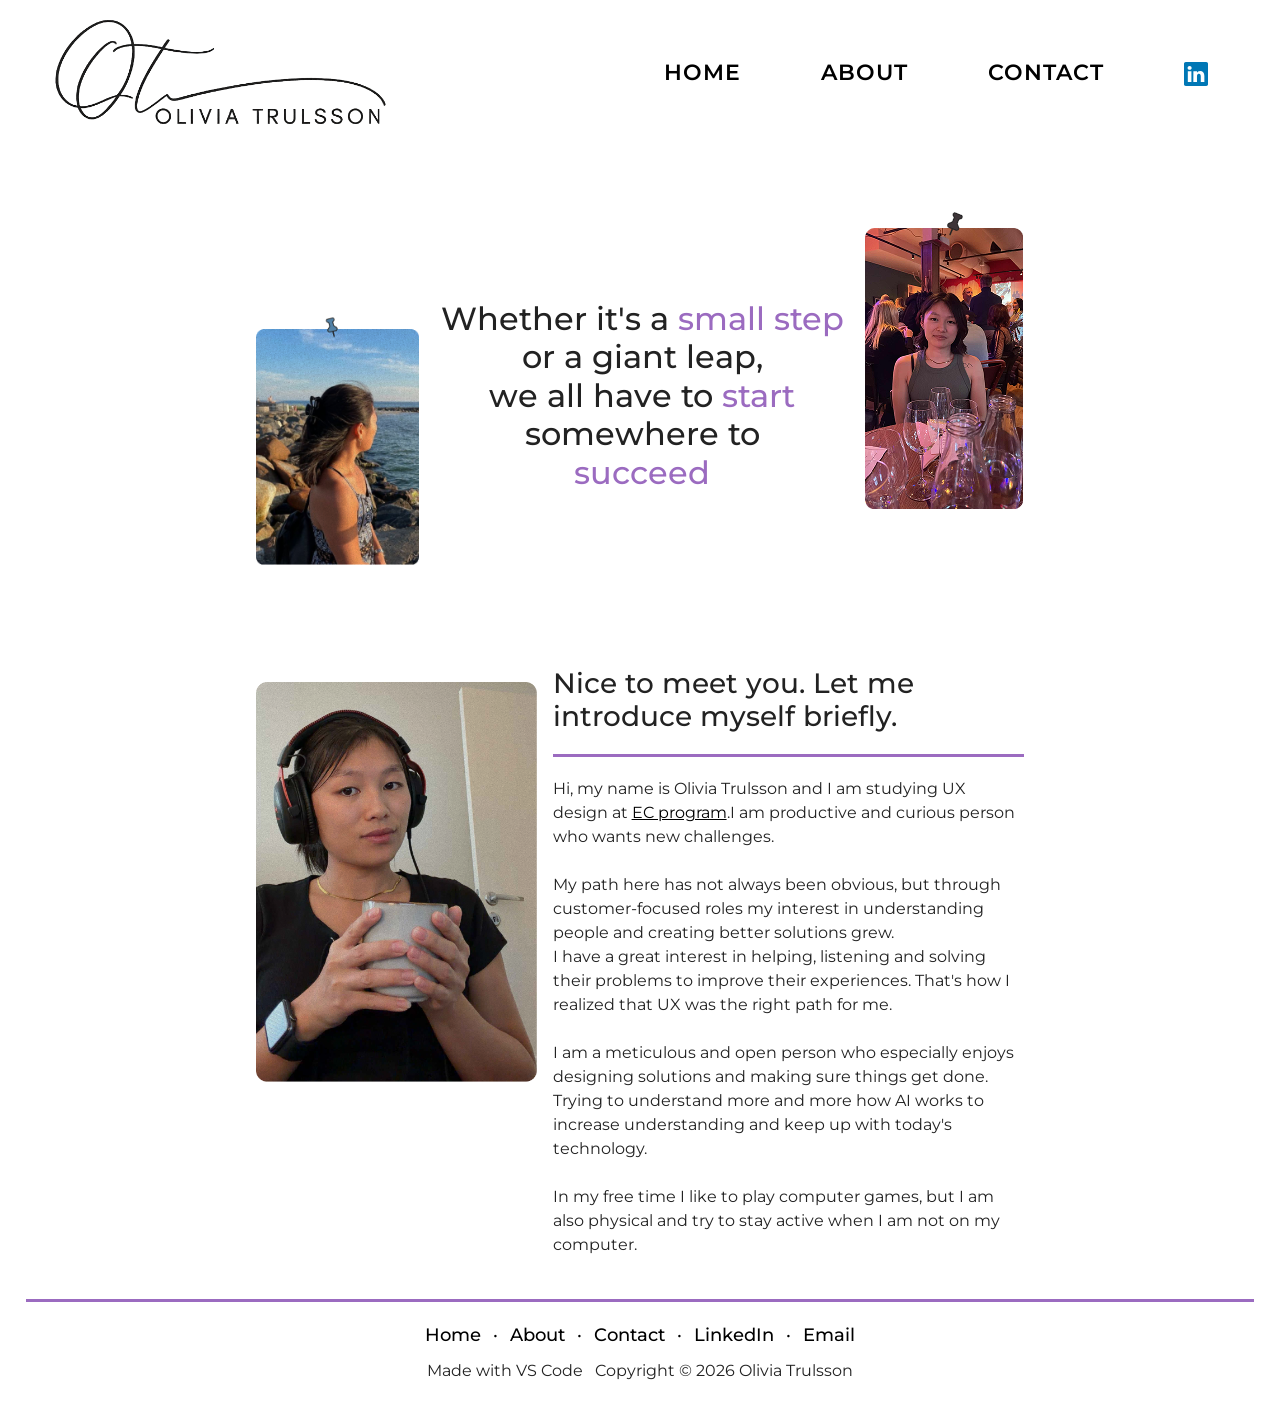
==== commit baa4b4d7: "change of text" ====
--- a/about/about.html
+++ b/about/about.html
@@ -130,31 +130,24 @@
               <h3>Nice to meet you. Let me introduce myself briefly.</h3>
               <p>
                 Hi, my name is Olivia Trulsson and I am studying UX design at
-                the
                 <a href="https://ecutbildning.se/utbildningar/ux-designer/"
                   >EC program</a
-                >. I want to understand users and simplify their everyday lives
-                through design.<br /><br />
+                >.I am productive and curious person who wants new
+                challenges.<br /><br />
                 My path here has not always been obvious, but through
                 customer-focused roles my interest in understanding people and
                 creating better solutions grew.<br />I have a great interest in
                 helping, listening and solving their problems to improve their
                 experiences. That's how I realized that UX was the right path
                 for me.<br /><br />
-                I am a meticulous, curious and open person who especially enjoys
-                designing solutions and making sure things get done.<br />I like
-                to work in a group but can also work independently, provided that
-                i receive clear tasks and instructions.<br /> <br />
-                On the side, I try to learn more and more about how AI works to
-                increase understanding and keep up with today's technology.
-                <br /> <br />
-                My favorite tools right now is
-                <a href="https://www.figma.com/" target="_blank">Figma</a> ,
-                <a href="https://balsamiq.com/" target="_blank">Balsamiq</a>,
-                and
-                <a href="https://miro.com/app/dashboard/" target="_blank"
-                  >Miro</a
-                >.
+                I am a meticulous and open person who especially enjoys
+                designing solutions and making sure things get done. Trying
+                to understand more and more how AI works to increase
+                understanding and keep up with today's technology. <br />
+                <br />
+                In my free time I like to play computer games, but I am also
+                physical and try to stay active when I am not on my computer.
+                <br />
               </p>
             </div>
           </div>
